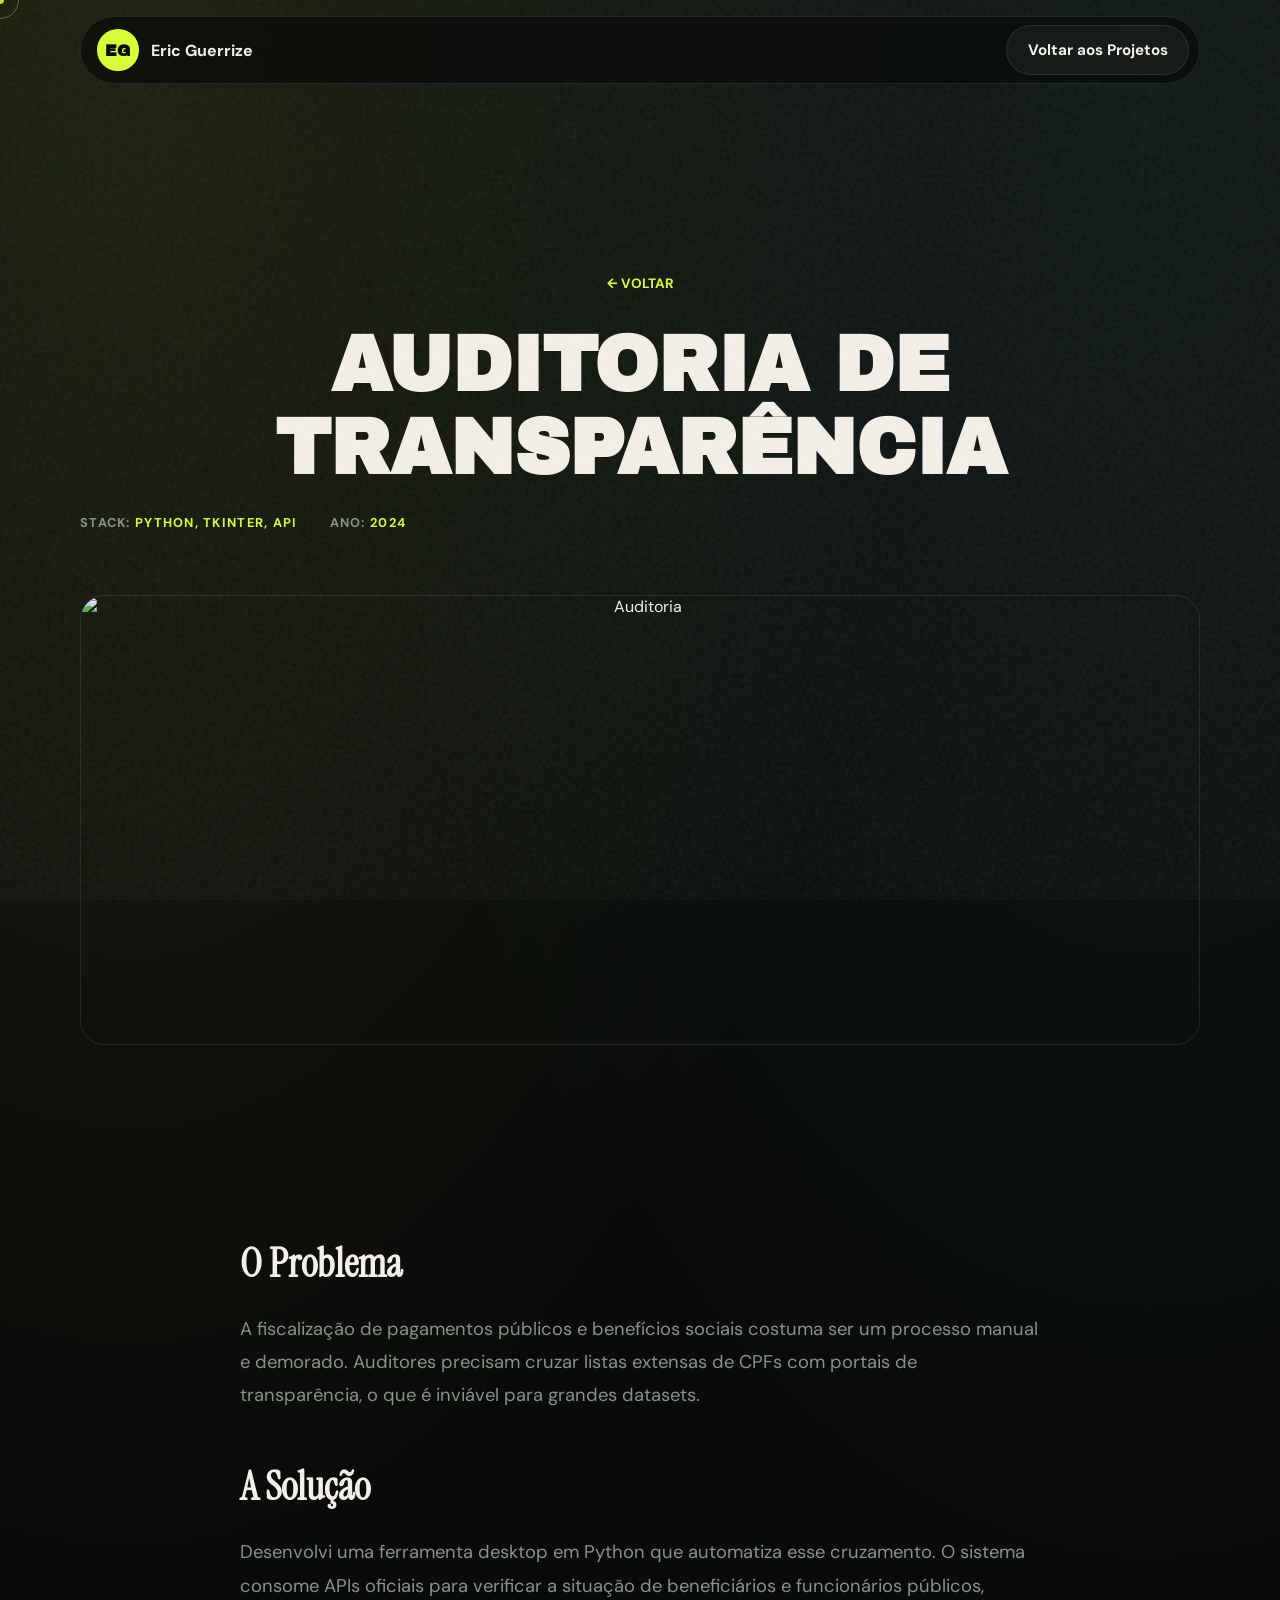
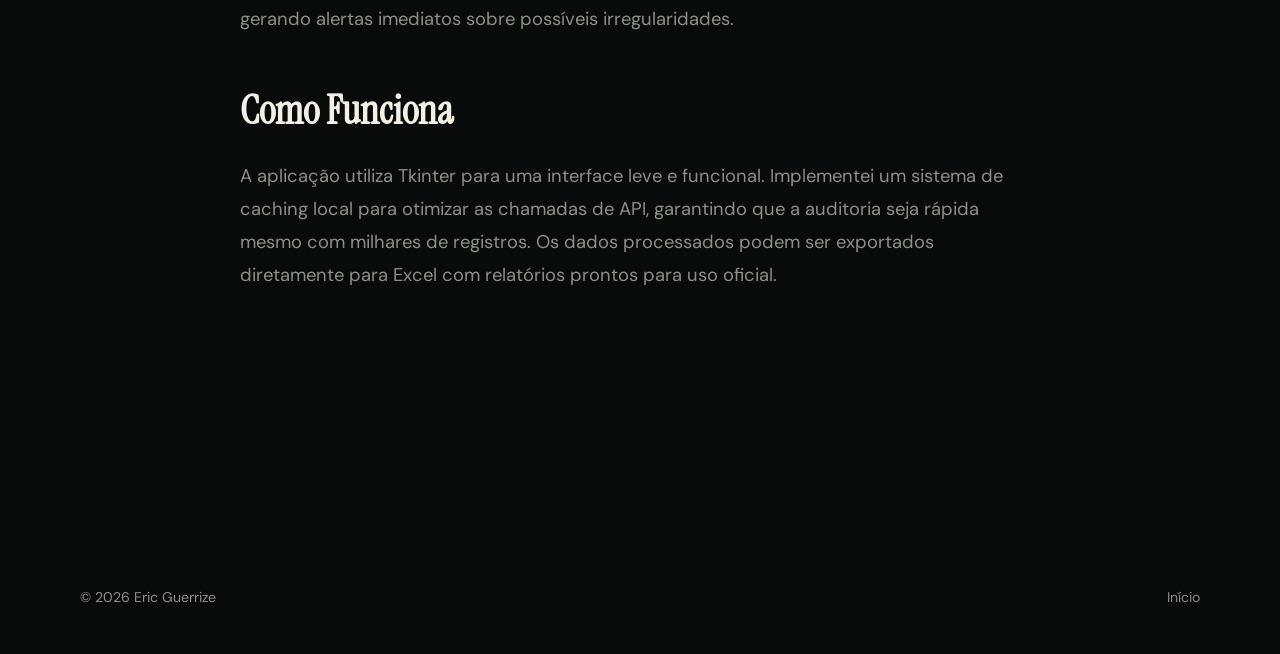
==== projeto-auditoria.html @ 5faed30a "feat: páginas de detalhes dos projetos e novo projeto Marmitas Fit" ====
<!DOCTYPE html>
<html lang="pt-BR">
<head>
  <meta charset="UTF-8">
  <meta name="viewport" content="width=device-width, initial-scale=1.0">
  <title>Auditoria de Transparência | Eric Guerrize</title>
  <link rel="stylesheet" href="styles.css">
  <link rel="preconnect" href="https://fonts.googleapis.com">
  <link rel="preconnect" href="https://fonts.gstatic.com" crossorigin>
  <link href="https://fonts.googleapis.com/css2?family=DM+Sans:wght@400;500;700&family=Archivo+Black&family=Instrument+Serif:ital@0;1&display=swap" rel="stylesheet">
  <style>
    .project-detail-hero { padding-top: 10rem; padding-bottom: 5rem; text-align: center; }
    .project-detail-hero h1 { font-family: "Archivo Black", sans-serif; font-size: clamp(2.5rem, 6vw, 5rem); text-transform: uppercase; margin-bottom: 1.5rem; }
    .project-meta { display: flex; justify(content): center; gap: 2rem; margin-bottom: 4rem; color: var(--muted); font-weight: 700; text-transform: uppercase; font-size: 0.8rem; letter-spacing: 0.1em; }
    .project-meta span { color: var(--acid); }
    .project-content { max-width: 800px; margin: 0 auto; padding-bottom: 8rem; }
    .project-content h2 { font-family: "Instrument Serif", serif; font-size: 2.5rem; margin: 3rem 0 1.5rem; }
    .project-content p { font-size: 1.15rem; line-height: 1.8; color: var(--muted); margin-bottom: 1.5rem; }
    .back-link { display: inline-flex; align-items: center; gap: 0.5rem; margin-bottom: 2rem; color: var(--acid); font-weight: 700; text-transform: uppercase; font-size: 0.85rem; }
    .project-image-large { width: 100%; height: 50vh; object-fit: cover; border-radius: 1.5rem; margin-bottom: 4rem; border: 1px solid var(--line); }
  </style>
</head>
<body>
  <div class="cursor"></div>
  <div class="cursor-ring"></div>

  <header class="site-header">
    <a class="brand" href="index.html">
      <span>EG</span>
      <strong>Eric Guerrize</strong>
    </a>
    <a href="index.html#projetos" class="btn ghost">Voltar aos Projetos</a>
  </header>

  <main class="section">
    <div class="project-detail-hero">
      <a href="index.html#projetos" class="back-link">← Voltar</a>
      <h1 data-reveal>Auditoria de Transparência</h1>
      <div class="project-meta" data-reveal>
        <div>Stack: <span>Python, Tkinter, API</span></div>
        <div>Ano: <span>2024</span></div>
      </div>
      <img src="https://images.unsplash.com/photo-1460925895917-afdab827c52f?auto=format&fit=crop&w=1200&q=80" alt="Auditoria" class="project-image-large" data-reveal>
    </div>

    <div class="project-content" data-reveal>
      <h2>O Problema</h2>
      <p>
        A fiscalização de pagamentos públicos e benefícios sociais costuma ser um processo manual e demorado. Auditores precisam cruzar listas extensas de CPFs com portais de transparência, o que é inviável para grandes datasets.
      </p>

      <h2>A Solução</h2>
      <p>
        Desenvolvi uma ferramenta desktop em Python que automatiza esse cruzamento. O sistema consome APIs oficiais para verificar a situação de beneficiários e funcionários públicos, gerando alertas imediatos sobre possíveis irregularidades.
      </p>

      <h2>Como Funciona</h2>
      <p>
        A aplicação utiliza Tkinter para uma interface leve e funcional. Implementei um sistema de caching local para otimizar as chamadas de API, garantindo que a auditoria seja rápida mesmo com milhares de registros. Os dados processados podem ser exportados diretamente para Excel com relatórios prontos para uso oficial.
      </p>
    </div>
  </main>

  <footer>
    <span>© 2026 Eric Guerrize</span>
    <a href="index.html#inicio">Início</a>
  </footer>

  <script src="script.js"></script>
</body>
</html>
---- styles.css ----
:root {
  --bg: #090b0a;
  --bg-soft: #101411;
  --ink: #f4f0e8;
  --muted: #8a9188;
  --line: rgba(244, 240, 232, 0.1);
  --acid: #d7ff38;
  --rust: #d5642f;
  --cyan: #6ed7d0;
  --panel: rgba(18, 23, 19, 0.78);
  --shadow: 0 24px 80px rgba(0, 0, 0, 0.42);
  --ease-out: cubic-bezier(0.16, 1, 0.3, 1);
}

* { box-sizing: border-box; }

html { 
  scroll-behavior: auto; 
  scroll-snap-type: y mandatory;
} /* lenis handles smooth scroll, but we add snap */

body {
  margin: 0;
  background:
    radial-gradient(ellipse at 10% 0%, rgba(215, 255, 56, 0.09) 0%, transparent 50%),
    radial-gradient(ellipse at 90% 5%, rgba(110, 215, 208, 0.07) 0%, transparent 50%),
    #090b0a;
  color: var(--ink);
  font-family: "DM Sans", sans-serif;
  overflow-x: hidden;
}

body::before {
  content: "";
  position: fixed;
  inset: 0;
  pointer-events: none;
  z-index: 5;
  opacity: 0.12;
  background-image: url("data:image/svg+xml,%3Csvg viewBox='0 0 256 256' xmlns='http://www.w3.org/2000/svg'%3E%3Cfilter id='n'%3E%3CfeTurbulence type='fractalNoise' baseFrequency='.8' numOctaves='3' stitchTiles='stitch'/%3E%3C/filter%3E%3Crect width='256' height='256' filter='url(%23n)' opacity='.55'/%3E%3C/svg%3E");
}

a { color: inherit; text-decoration: none; }
img { display: block; width: 100%; }
h1, h2, h3, p { margin-top: 0; }

/* ─── CURSOR ─────────────────────────────── */
.cursor,
.cursor-ring {
  position: fixed;
  pointer-events: none;
  z-index: 200;
  transform: translate(-50%, -50%);
  border-radius: 50%;
}

.cursor {
  width: 8px;
  height: 8px;
  background: var(--acid);
  mix-blend-mode: difference;
  transition: width 0.25s var(--ease-out), height 0.25s var(--ease-out);
  z-index: 201;
}

.cursor-ring {
  width: 38px;
  height: 38px;
  border: 1.5px solid rgba(215, 255, 56, 0.35);
  transition: width 0.35s var(--ease-out), height 0.35s var(--ease-out),
              border-color 0.35s ease, opacity 0.2s ease;
}

body.cursor-hover .cursor  { width: 14px; height: 14px; }
body.cursor-hover .cursor-ring {
  width: 64px;
  height: 64px;
  border-color: rgba(215, 255, 56, 0.7);
}

/* ─── HEADER ─────────────────────────────── */
.site-header {
  position: fixed;
  top: 1rem;
  left: 50%;
  z-index: 10;
  width: min(1120px, calc(100% - 2rem));
  height: 4.25rem;
  display: flex;
  align-items: center;
  justify-content: space-between;
  padding: 0.55rem 0.6rem 0.55rem 1rem;
  border: 1px solid var(--line);
  border-radius: 999px;
  background: rgba(9, 11, 10, 0.7);
  backdrop-filter: blur(20px);
  transform: translateX(-50%);
  opacity: 0;
  animation: fadeDown 0.6s var(--ease-out) 0.2s forwards;
}

@keyframes fadeDown {
  from { opacity: 0; transform: translateX(-50%) translateY(-8px); }
  to   { opacity: 1; transform: translateX(-50%) translateY(0); }
}

.brand {
  display: inline-flex;
  align-items: center;
  gap: 0.75rem;
  font-weight: 700;
}

.brand span {
  display: grid;
  place-items: center;
  width: 2.6rem;
  height: 2.6rem;
  border-radius: 50%;
  background: var(--acid);
  color: #0a0c08;
  font-family: "Archivo Black", sans-serif;
}

.desktop-nav {
  display: flex;
  align-items: center;
  gap: 0.25rem;
}

.desktop-nav a,
.mobile-nav a {
  padding: 0.75rem 1rem;
  border-radius: 999px;
  color: var(--muted);
  font-size: 0.9rem;
  transition: color 180ms ease, background 180ms ease;
}

.desktop-nav a:hover,
.mobile-nav a:hover {
  background: rgba(244, 240, 232, 0.07);
  color: var(--ink);
}

.menu-button {
  display: none;
  width: 3rem;
  height: 3rem;
  border: 1px solid var(--line);
  border-radius: 50%;
  background: transparent;
  color: var(--ink);
  cursor: pointer;
  flex-direction: column;
  align-items: center;
  justify-content: center;
  gap: 0;
}

.menu-button span {
  display: block;
  width: 1.15rem;
  height: 1.5px;
  margin: 0.24rem 0;
  background: currentColor;
  transition: transform 0.3s ease, opacity 0.3s ease;
}

.menu-button[aria-expanded="true"] span:first-child {
  transform: translateY(3.5px) rotate(45deg);
}
.menu-button[aria-expanded="true"] span:last-child {
  transform: translateY(-3.5px) rotate(-45deg);
}

.mobile-nav {
  position: fixed;
  top: 5.75rem;
  left: 1rem;
  right: 1rem;
  z-index: 9;
  display: none;
  flex-direction: column;
  padding: 0.75rem;
  border: 1px solid var(--line);
  border-radius: 1.2rem;
  background: rgba(9, 11, 10, 0.95);
  backdrop-filter: blur(20px);
}

.mobile-nav.open { display: flex; }

/* ─── HERO ───────────────────────────────── */
.hero {
  position: relative;
  min-height: 100vh;
  padding-top: 8rem;
  display: flex;
  flex-direction: column;
  scroll-snap-align: start;
  scroll-snap-stop: always;
}

.hero-bg {
  position: absolute;
  inset: 0;
  z-index: -1;
  background:
    linear-gradient(rgba(9, 11, 10, 0.8), rgba(9, 11, 10, 0.96)),
    url("https://images.unsplash.com/photo-1550745165-9bc0b252726f?auto=format&fit=crop&w=1800&q=80") center / cover;
  mask-image: linear-gradient(#000 70%, transparent 100%);
}

.hero-layout {
  width: min(1120px, calc(100% - 2rem));
  margin: 0 auto;
  flex: 1;
  display: flex;
  flex-direction: column;
  justify-content: center;
  gap: 2.5rem;
  padding-bottom: 3rem;
}

.hero-top {
  display: flex;
  align-items: center;
  justify-content: space-between;
  gap: 1rem;
}

.eyebrow {
  margin: 0;
  color: var(--acid);
  font-size: 0.76rem;
  font-weight: 700;
  letter-spacing: 0.14em;
  text-transform: uppercase;
}

.avail-badge {
  display: inline-flex;
  align-items: center;
  gap: 0.6rem;
  padding: 0.6rem 1.1rem;
  border: 1px solid var(--line);
  border-radius: 999px;
  background: rgba(18, 23, 19, 0.6);
  backdrop-filter: blur(12px);
  font-size: 0.82rem;
  color: var(--muted);
  opacity: 0;
  animation: fadeIn 0.6s var(--ease-out) 0.4s forwards;
}

@keyframes fadeIn {
  from { opacity: 0; transform: translateY(6px); }
  to   { opacity: 1; transform: translateY(0); }
}

.badge-dot {
  width: 0.5rem;
  height: 0.5rem;
  border-radius: 50%;
  background: var(--acid);
  box-shadow: 0 0 0 0.3rem rgba(215, 255, 56, 0.18);
  animation: pulse 2.4s ease-in-out infinite;
}

@keyframes pulse {
  0%, 100% { box-shadow: 0 0 0 0.3rem rgba(215, 255, 56, 0.18); }
  50%       { box-shadow: 0 0 0 0.55rem rgba(215, 255, 56, 0.06); }
}

/* word-split reveal */
.hero-title {
  margin: 0;
  font-family: "Archivo Black", sans-serif;
  font-size: clamp(2rem, 5.5vw, 6rem);
  line-height: 0.9;
  letter-spacing: -0.01em;
  text-transform: uppercase;
}

.hero-title em {
  font-style: italic;
  color: transparent;
  -webkit-text-stroke: 1.5px var(--ink);
}

.word-wrap {
  display: inline-block;
  overflow: hidden;
  vertical-align: bottom;
}

.word-inner {
  display: inline-block;
  transform: translateY(110%);
  transition: transform 0.85s var(--ease-out);
}

.word-wrap.visible .word-inner {
  transform: translateY(0);
}

.hero-bottom {
  display: grid;
  grid-template-columns: 1fr auto;
  gap: 2rem 4rem;
  align-items: start;
}

.hero-text {
  margin: 0;
  grid-column: 1;
  grid-row: 1;
  max-width: 600px;
  color: var(--muted);
  font-size: clamp(1rem, 2vw, 1.2rem);
  line-height: 1.75;
  opacity: 0;
  animation: fadeIn 0.7s var(--ease-out) 1.4s forwards;
}

.hero-actions {
  grid-column: 1;
  grid-row: 2;
  display: flex;
  flex-wrap: wrap;
  gap: 0.65rem;
  opacity: 0;
  animation: fadeIn 0.7s var(--ease-out) 1.55s forwards;
}

.hero-numbers {
  grid-column: 2;
  grid-row: 1 / 3;
  display: flex;
  flex-direction: column;
  align-items: flex-end;
  gap: 2rem;
  padding-top: 0.25rem;
  opacity: 0;
  animation: fadeIn 0.7s var(--ease-out) 1.3s forwards;
}

.hero-num { text-align: right; }

.hero-num strong {
  display: block;
  font-family: "Archivo Black", sans-serif;
  font-size: clamp(2.5rem, 5vw, 4.5rem);
  color: var(--acid);
  line-height: 1;
}

.hero-num span {
  font-size: 0.8rem;
  color: var(--muted);
  letter-spacing: 0.04em;
}

/* ─── BUTTONS ────────────────────────────── */
.btn {
  display: inline-flex;
  align-items: center;
  justify-content: center;
  min-height: 3.1rem;
  padding: 0 1.3rem;
  border: 1px solid var(--line);
  border-radius: 999px;
  font-family: "DM Sans", sans-serif;
  font-weight: 700;
  font-size: 0.95rem;
  transition: transform 200ms ease, border-color 200ms ease, background 200ms ease;
}

.btn:hover { transform: translateY(-2px); }

.btn.primary {
  background: var(--acid);
  color: #0b0d08;
  border-color: transparent;
}

.btn.ghost { background: rgba(244, 240, 232, 0.05); }

/* ─── TICKER ─────────────────────────────── */
.ticker {
  overflow: hidden;
  border-top: 1px solid var(--line);
  border-bottom: 1px solid var(--line);
  margin-top: auto;
}

.ticker-track {
  display: flex;
  align-items: center;
  width: max-content;
  animation: marquee 22s linear infinite;
}

.ticker-track span {
  white-space: nowrap;
  padding: 1.3rem 1.8rem;
  color: var(--muted);
  font-weight: 700;
  font-size: 0.78rem;
  letter-spacing: 0.14em;
  text-transform: uppercase;
}

.ticker-track .dot {
  padding: 1.3rem 0.6rem;
  color: var(--acid);
  opacity: 0.55;
  font-size: 0.65rem;
}

@keyframes marquee {
  from { transform: translateX(0); }
  to   { transform: translateX(-50%); }
}

/* ─── SECTIONS ───────────────────────────── */
.section {
  width: min(1120px, calc(100% - 2rem));
  margin: 0 auto;
  padding: 7rem 0;
  min-height: 100vh;
  display: flex;
  flex-direction: column;
  justify-content: center;
  scroll-snap-align: start;
  scroll-snap-stop: always;
}

.section-kicker {
  margin: 0 0 1rem;
  color: var(--acid);
  font-size: 0.76rem;
  font-weight: 700;
  letter-spacing: 0.14em;
  text-transform: uppercase;
}

.split {
  display: flex;
  flex-direction: column;
  align-items: center;
  text-align: center;
  gap: 2rem;
  border-bottom: 1px solid var(--line);
}

.section-content {
  display: flex;
  flex-direction: column;
  align-items: center;
}

.section-content h2,
.section-content p {
  margin-left: auto;
  margin-right: auto;
}

.section-content h2,
.section-heading h2,
.contact h2 {
  max-width: 820px;
  font-family: "Instrument Serif", serif;
  font-size: clamp(2.2rem, 5.2vw, 5rem);
  line-height: 1;
  font-weight: 400;
  margin-bottom: 1.25rem;
}

.section-content p {
  max-width: 680px;
  color: var(--muted);
  font-size: 1.05rem;
  line-height: 1.85;
}

.stats {
  display: grid;
  grid-template-columns: repeat(3, 1fr);
  gap: 0.75rem;
  margin-top: 2.5rem;
  width: 100%;
  max-width: 800px;
}

.stats article {
  min-height: 7.5rem;
  padding: 1rem;
  border: 1px solid var(--line);
  border-radius: 0.5rem;
  background: rgba(244, 240, 232, 0.03);
}

.stats strong {
  display: block;
  margin-bottom: 1rem;
  color: var(--cyan);
  font-family: "Archivo Black", sans-serif;
  font-size: 2.4rem;
}

.stats span { color: var(--muted); font-size: 0.9rem; }

/* ─── PROJECTS ───────────────────────────── */
.projects { padding-bottom: 6rem; }

.section-heading {
  margin-bottom: 0;
  padding-bottom: 2rem;
}

.project-list {
  border-top: 1px solid var(--line);
}

.project-item {
  position: relative;
  display: flex;
  align-items: center;
  justify-content: space-between;
  gap: 2rem;
  padding: 2.75rem 0;
  border-bottom: 1px solid var(--line);
  transition: padding-left 0.45s var(--ease-out), background 0.3s ease;
  overflow: hidden;
}

.project-item::after {
  content: '';
  position: absolute;
  inset: 0;
  background: rgba(215, 255, 56, 0.03);
  transform: scaleX(0);
  transform-origin: left;
  transition: transform 0.45s var(--ease-out);
}

.project-item:hover { padding-left: 1.2rem; }
.project-item:hover::after { transform: scaleX(1); }

.pi-left {
  display: flex;
  align-items: flex-start;
  gap: 2.5rem;
  flex: 1;
}

.pi-num {
  font-family: "Archivo Black", sans-serif;
  font-size: 0.85rem;
  color: rgba(215, 255, 56, 0.4);
  padding-top: 0.3rem;
  min-width: 2ch;
  transition: color 0.3s ease;
}

.project-item:hover .pi-num { color: var(--acid); }

.pi-tag {
  display: inline-block;
  font-size: 0.7rem;
  font-weight: 700;
  letter-spacing: 0.12em;
  text-transform: uppercase;
  color: var(--acid);
  opacity: 0.7;
  margin-bottom: 0.5rem;
}

.pi-text h3 {
  font-family: "Archivo Black", sans-serif;
  font-size: clamp(1.7rem, 3.8vw, 3.8rem);
  line-height: 0.93;
  text-transform: uppercase;
  margin-bottom: 0.75rem;
  transition: color 0.3s ease;
}

.project-item:hover .pi-text h3 { color: var(--acid); }

.pi-text p {
  color: var(--muted);
  font-size: 0.97rem;
  line-height: 1.65;
  max-width: 480px;
  margin: 0;
}

.pi-arrow {
  font-size: 2.2rem;
  color: var(--muted);
  flex-shrink: 0;
  transition: transform 0.35s var(--ease-out), color 0.3s ease;
  position: relative;
  z-index: 1;
}

.project-item:hover .pi-arrow {
  transform: translate(5px, -5px);
  color: var(--acid);
}

/* ─── IMAGE FOLLOW CURSOR ────────────────── */
.project-img-follow {
  position: fixed;
  width: 360px;
  height: 230px;
  border-radius: 0.9rem;
  overflow: hidden;
  pointer-events: none;
  z-index: 50;
  opacity: 0;
  transform: scale(0.88) rotate(-3deg);
  transition: opacity 0.3s ease, transform 0.35s var(--ease-out);
  will-change: left, top;
  box-shadow: 0 30px 80px rgba(0,0,0,0.55);
}

.project-img-follow.active {
  opacity: 1;
  transform: scale(1) rotate(-1.5deg);
}

.project-img-follow img {
  width: 100%;
  height: 100%;
  object-fit: cover;
  filter: saturate(0.85) contrast(1.06);
}

/* ─── SKILLS ─────────────────────────────── */
.skills {
  display: flex;
  flex-direction: column;
  align-items: center;
  gap: 4rem;
}

.skills .section-kicker {
  text-align: center;
}

.skill-list { 
  border-top: 1px solid var(--line);
  width: 100%;
  max-width: 900px;
}

.skill-row {
  display: flex;
  flex-direction: column;
  align-items: center;
  text-align: center;
  gap: 1rem;
  padding: 2.5rem 0;
  border-bottom: 1px solid var(--line);
}

.skill-row span {
  color: var(--acid);
  font-size: 0.76rem;
  font-weight: 700;
  letter-spacing: 0.12em;
  text-transform: uppercase;
  padding-top: 0.35rem;
}

.skill-row strong {
  font-family: "Instrument Serif", serif;
  font-size: clamp(1.6rem, 3.6vw, 3.2rem);
  font-weight: 400;
  line-height: 1.05;
}

/* ─── CONTACT ────────────────────────────── */
.contact {
  width: min(1120px, calc(100% - 2rem));
  margin: 0 auto 1rem;
  padding: clamp(3rem, 8vw, 6rem) clamp(1.5rem, 6vw, 5rem);
  border: 1px solid var(--line);
  border-radius: 1.5rem;
  background:
    radial-gradient(ellipse at 0% 50%, rgba(213, 100, 47, 0.1) 0%, transparent 60%),
    rgba(244, 240, 232, 0.02);
  min-height: 90vh;
  display: flex;
  flex-direction: column;
  justify-content: center;
  scroll-snap-align: center;
}

.contact-grid {
  display: grid;
  grid-template-columns: 1fr 1fr;
  gap: 4rem;
  align-items: start;
}

.contact-info h2 {
  font-family: "Instrument Serif", serif;
  font-size: clamp(2.5rem, 4.5vw, 4.5rem);
  line-height: 1;
  margin-bottom: 2rem;
}

.contact-form {
  display: flex;
  flex-direction: column;
  gap: 1.5rem;
  padding: 2.5rem;
  background: rgba(255, 255, 255, 0.03);
  backdrop-filter: blur(10px);
  border: 1px solid var(--line);
  border-radius: 1rem;
}

.form-group {
  display: flex;
  flex-direction: column;
  gap: 0.5rem;
}

.form-group label {
  font-size: 0.75rem;
  font-weight: 700;
  text-transform: uppercase;
  letter-spacing: 0.1em;
  color: var(--acid);
  opacity: 0.8;
}

.form-group input,
.form-group textarea {
  background: rgba(244, 240, 232, 0.05);
  border: 1px solid var(--line);
  border-radius: 0.5rem;
  padding: 0.85rem 1rem;
  color: var(--ink);
  font-family: inherit;
  font-size: 1rem;
  transition: border-color 0.3s ease, background 0.3s ease;
}

.form-group input:focus,
.form-group textarea:focus {
  outline: none;
  border-color: var(--acid);
  background: rgba(244, 240, 232, 0.08);
}

.w-full { width: 100%; }

@media (max-width: 860px) {
  .contact-grid {
    grid-template-columns: 1fr;
    gap: 3rem;
  }
  .contact-form {
    padding: 1.5rem;
  }
}

.contact-actions {
  display: flex;
  flex-wrap: wrap;
  gap: 0.65rem;
  margin-top: 2rem;
}

/* ─── FOOTER ─────────────────────────────── */
footer {
  width: min(1120px, calc(100% - 2rem));
  margin: 0 auto;
  padding: 2rem 0 3rem;
  display: flex;
  justify-content: space-between;
  color: var(--muted);
  font-size: 0.88rem;
}

footer a:hover { color: var(--ink); }

/* ─── REVEAL ─────────────────────────────── */
[data-reveal] {
  opacity: 0;
  transform: translateY(32px);
  transition: opacity 0.75s var(--ease-out), transform 0.75s var(--ease-out);
}

[data-reveal].is-visible {
  opacity: 1;
  transform: translateY(0);
}

/* ─── RESPONSIVE ─────────────────────────── */
@media (max-width: 860px) {
  .cursor, .cursor-ring, .desktop-nav, .project-img-follow { display: none; }
  .menu-button { display: flex; }

  .hero { padding-top: 7rem; }

  .hero-layout { gap: 2rem; }

  .hero-top { flex-direction: column; align-items: flex-start; gap: 0.75rem; }

  .hero-title { font-size: clamp(2.8rem, 12vw, 5.5rem); }

  .hero-bottom {
    grid-template-columns: 1fr;
  }

  .hero-numbers {
    grid-column: 1;
    grid-row: 3;
    flex-direction: row;
    align-items: flex-start;
    justify-content: flex-start;
    gap: 2.5rem;
  }

  .hero-num { text-align: left; }

  .split, .skills, .skill-row { grid-template-columns: 1fr; }

  .section { padding: 5rem 0; }

  .stats { grid-template-columns: 1fr 1fr; }
  .stats article:last-child { grid-column: span 2; }

  .pi-text h3 { font-size: clamp(1.5rem, 8vw, 2.5rem); }

  .ticker-track span { padding: 1.2rem 1.2rem; }
}

@media (max-width: 540px) {
  .site-header { top: 0.6rem; width: calc(100% - 1rem); }
  .brand strong { display: none; }
  .hero-title { font-size: clamp(2.4rem, 14vw, 4rem); }
  .hero-actions .btn, .contact-actions .btn { width: 100%; }
  .stats { grid-template-columns: 1fr; }
  .stats article:last-child { grid-column: span 1; }
  .pi-left { gap: 1.25rem; }
  .pi-num { display: none; }
}
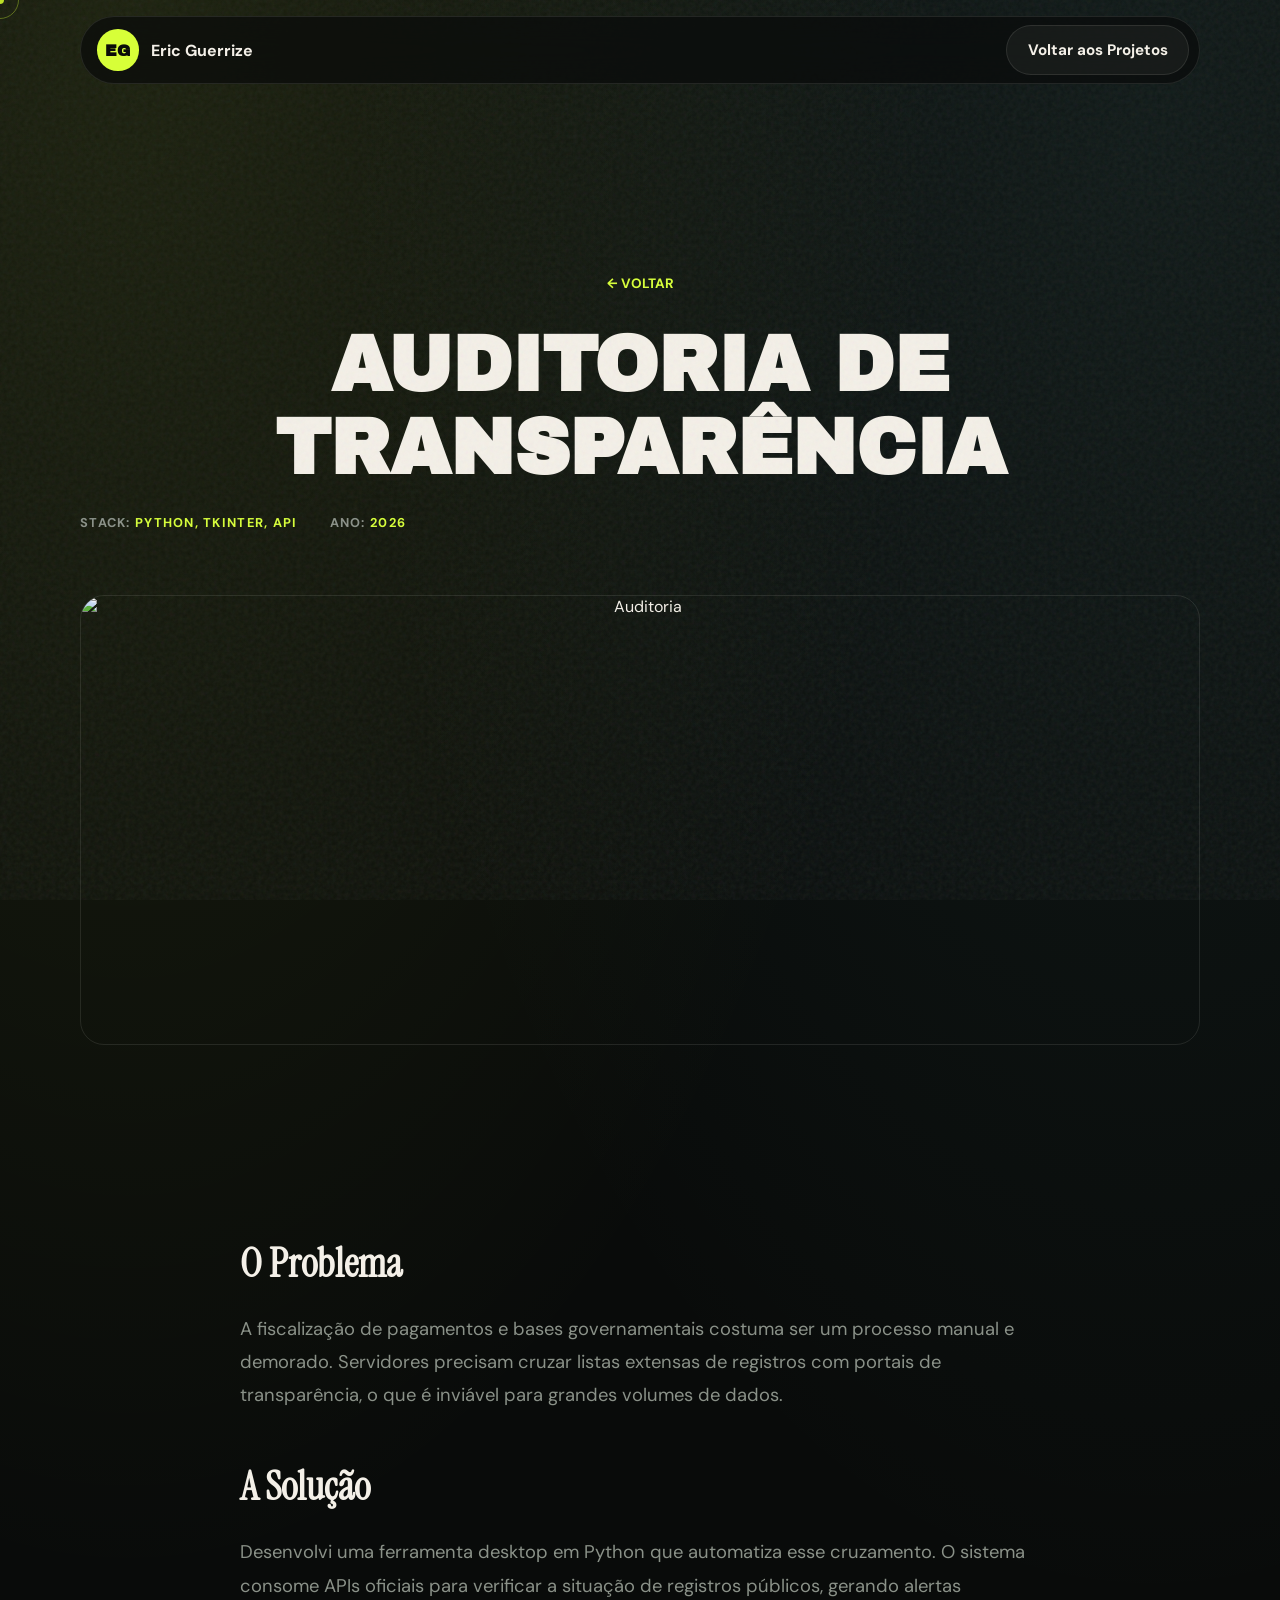
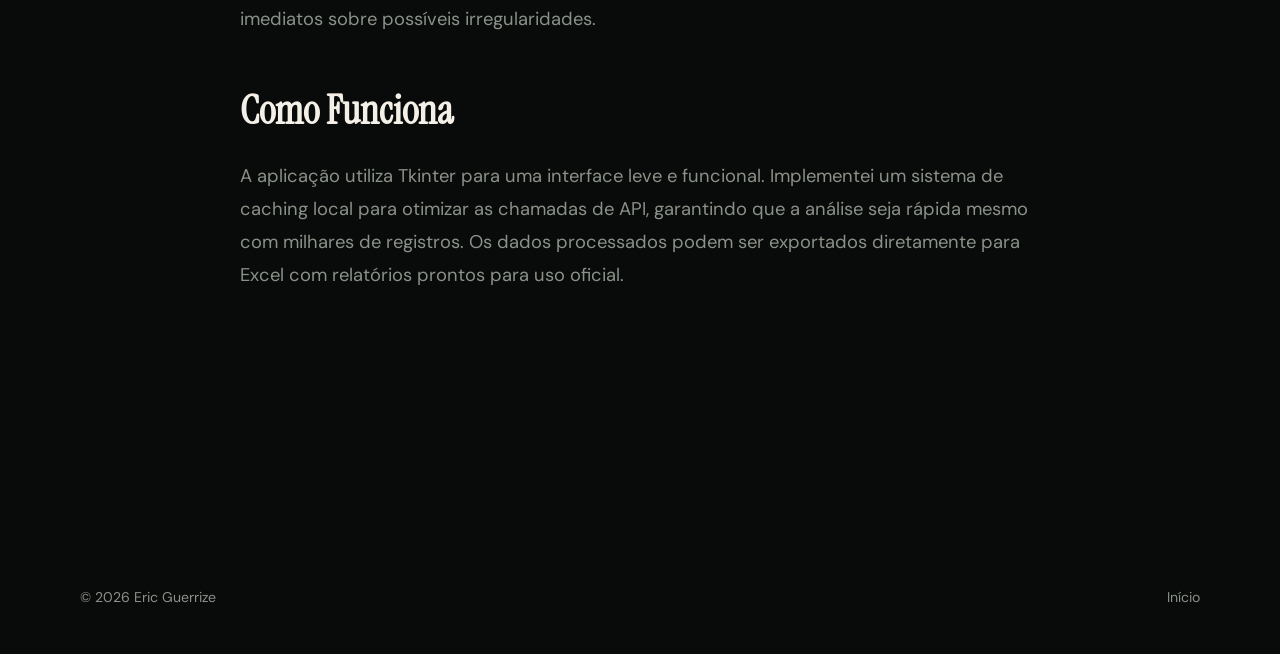
==== commit 00b08c8d: "refactor: ajuste de confidencialidade, novas datas e otimização mobile" ====
--- a/projeto-auditoria.html
+++ b/projeto-auditoria.html
@@ -38,25 +38,25 @@
       <h1 data-reveal>Auditoria de Transparência</h1>
       <div class="project-meta" data-reveal>
         <div>Stack: <span>Python, Tkinter, API</span></div>
-        <div>Ano: <span>2024</span></div>
+        <div>Ano: <span>2026</span></div>
       </div>
-      <img src="https://images.unsplash.com/photo-1460925895917-afdab827c52f?auto=format&fit=crop&w=1200&q=80" alt="Auditoria" class="project-image-large" data-reveal>
+      <img src="https://images.unsplash.com/photo-1450101499163-c8848c66ca85?auto=format&fit=crop&w=1200&q=80" alt="Auditoria" class="project-image-large" data-reveal>
     </div>
 
     <div class="project-content" data-reveal>
       <h2>O Problema</h2>
       <p>
-        A fiscalização de pagamentos públicos e benefícios sociais costuma ser um processo manual e demorado. Auditores precisam cruzar listas extensas de CPFs com portais de transparência, o que é inviável para grandes datasets.
+        A fiscalização de pagamentos e bases governamentais costuma ser um processo manual e demorado. Servidores precisam cruzar listas extensas de registros com portais de transparência, o que é inviável para grandes volumes de dados.
       </p>
 
       <h2>A Solução</h2>
       <p>
-        Desenvolvi uma ferramenta desktop em Python que automatiza esse cruzamento. O sistema consome APIs oficiais para verificar a situação de beneficiários e funcionários públicos, gerando alertas imediatos sobre possíveis irregularidades.
+        Desenvolvi uma ferramenta desktop em Python que automatiza esse cruzamento. O sistema consome APIs oficiais para verificar a situação de registros públicos, gerando alertas imediatos sobre possíveis irregularidades.
       </p>
 
       <h2>Como Funciona</h2>
       <p>
-        A aplicação utiliza Tkinter para uma interface leve e funcional. Implementei um sistema de caching local para otimizar as chamadas de API, garantindo que a auditoria seja rápida mesmo com milhares de registros. Os dados processados podem ser exportados diretamente para Excel com relatórios prontos para uso oficial.
+        A aplicação utiliza Tkinter para uma interface leve e funcional. Implementei um sistema de caching local para otimizar as chamadas de API, garantindo que a análise seja rápida mesmo com milhares de registros. Os dados processados podem ser exportados diretamente para Excel com relatórios prontos para uso oficial.
       </p>
     </div>
   </main>
--- a/styles.css
+++ b/styles.css
@@ -853,3 +853,35 @@
   .pi-left { gap: 1.25rem; }
   .pi-num { display: none; }
 }
+@media (max-width: 768px) {
+  .hero-bottom {
+    grid-template-columns: 1fr;
+    text-align: center;
+    gap: 2rem;
+  }
+  .hero-numbers {
+    grid-column: 1;
+    grid-row: 3;
+    align-items: center;
+    flex-direction: row;
+    justify-content: center;
+    gap: 3rem;
+    margin-top: 2rem;
+  }
+  .hero-num { text-align: center; }
+  .hero-actions {
+    justify-content: center;
+  }
+  .hero-text {
+    margin: 0 auto;
+  }
+}
+
+@media (max-width: 640px) {
+  .stats {
+    grid-template-columns: 1fr;
+  }
+  .section-content h2 {
+    font-size: 2.5rem;
+  }
+}
